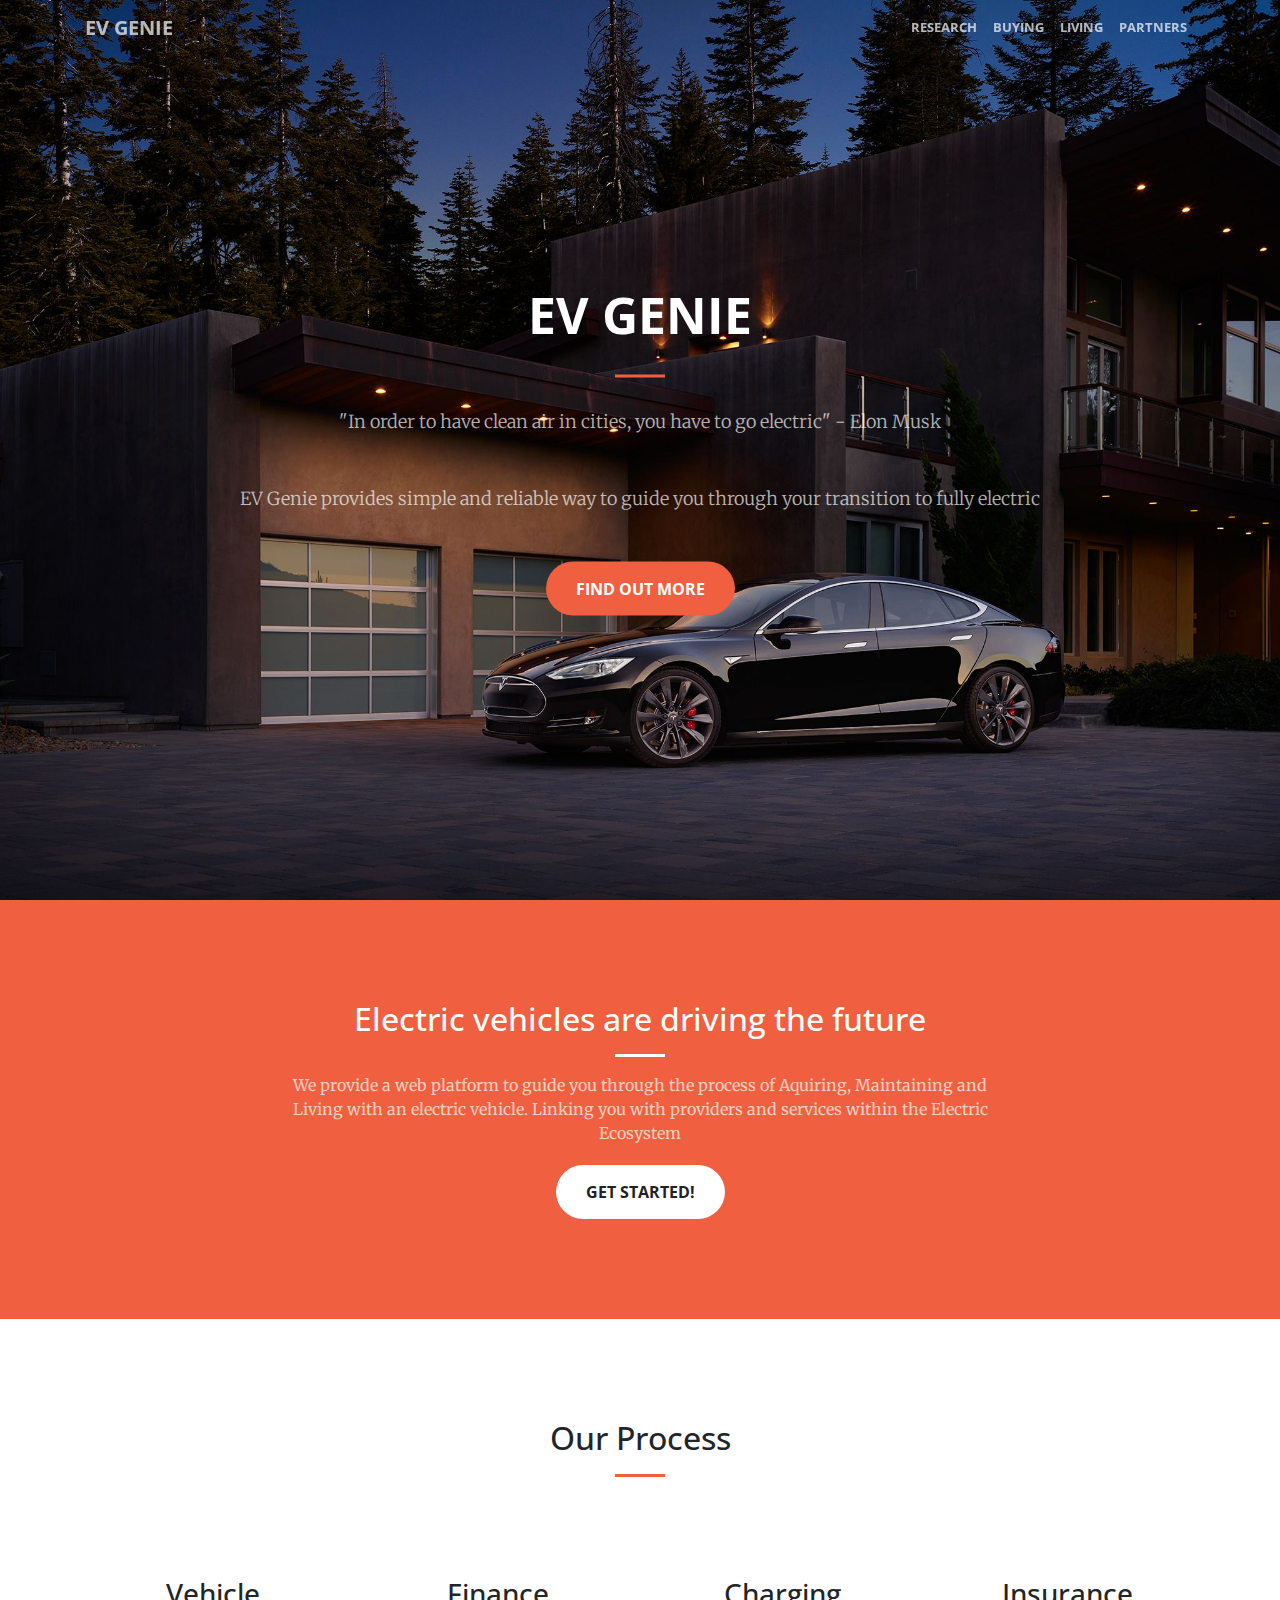
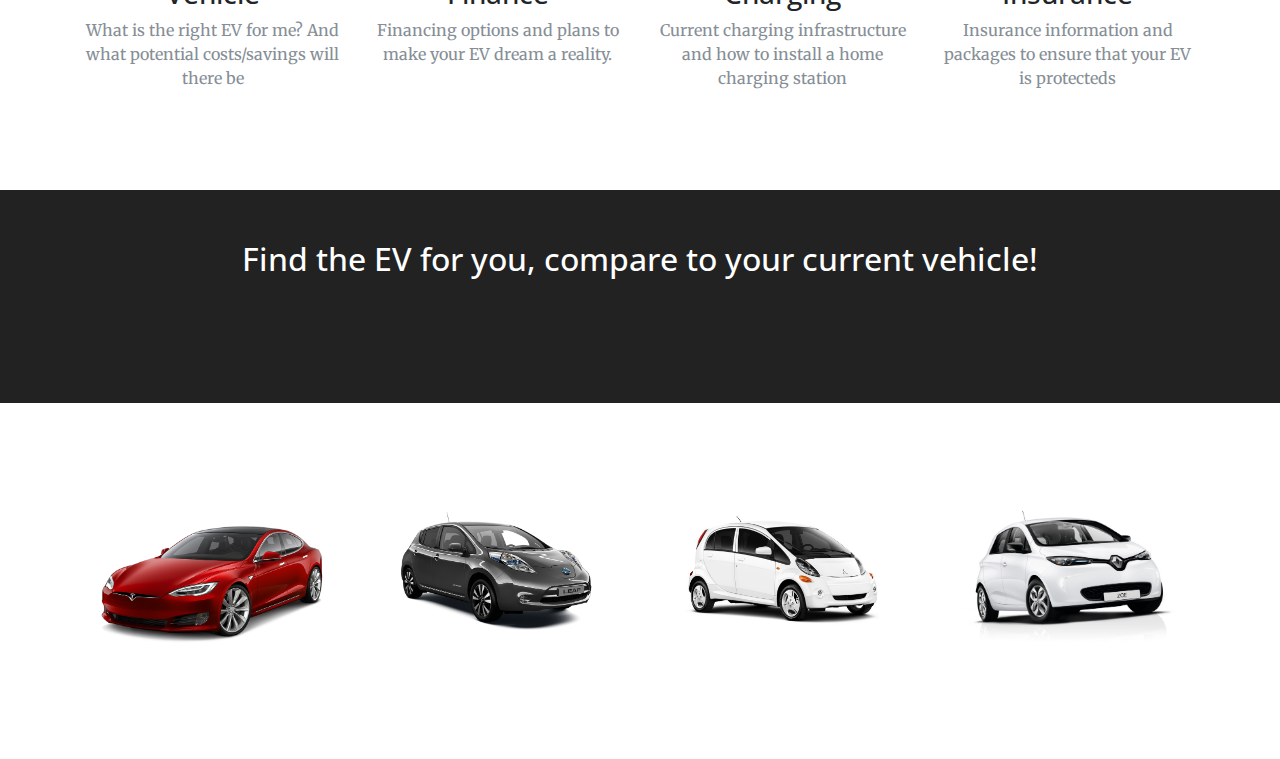
==== index.html @ a9ff035f "initial demo" ====
<!DOCTYPE html>
<html lang="en">

  <head>

    <meta charset="utf-8">
    <meta name="viewport" content="width=device-width, initial-scale=1, shrink-to-fit=no">
    <meta name="description" content="">
    <meta name="author" content="">

    <title>Creative - Start Bootstrap Theme</title>

    <!-- Bootstrap core CSS -->
    <link href="vendor/bootstrap/css/bootstrap.min.css" rel="stylesheet">

    <!-- Custom fonts for this template -->
    <link href="vendor/font-awesome/css/font-awesome.min.css" rel="stylesheet" type="text/css">
    <link href='https://fonts.googleapis.com/css?family=Open+Sans:300italic,400italic,600italic,700italic,800italic,400,300,600,700,800' rel='stylesheet' type='text/css'>
    <link href='https://fonts.googleapis.com/css?family=Merriweather:400,300,300italic,400italic,700,700italic,900,900italic' rel='stylesheet' type='text/css'>

    <!-- Plugin CSS -->
    <link href="vendor/magnific-popup/magnific-popup.css" rel="stylesheet">

    <!-- Custom styles for this template -->
    <link href="css/creative.css" rel="stylesheet">

  </head>

  <body id="page-top">

    
    <!-- Navigation -->
    <nav class="navbar navbar-expand-lg navbar-light fixed-top" id="mainNav">
      <div class="container">
        <a class="navbar-brand js-scroll-trigger" href="#page-top">EV Genie</a>
        <button class="navbar-toggler navbar-toggler-right" type="button" data-toggle="collapse" data-target="#navbarResponsive" aria-controls="navbarResponsive" aria-expanded="false" aria-label="Toggle navigation">
          <span class="navbar-toggler-icon"></span>
        </button>
        <div class="collapse navbar-collapse" id="navbarResponsive">
          <ul class="navbar-nav ml-auto">
            <li class="nav-item">
              <a class="nav-link js-scroll-trigger" href="#about">Research</a>
            </li>
            <li class="nav-item">
              <a class="nav-link js-scroll-trigger" href="#services">Buying</a>
            </li>
            <li class="nav-item">
              <a class="nav-link js-scroll-trigger" href="#portfolio">Living</a>
            </li>
            <li class="nav-item">
              <a class="nav-link js-scroll-trigger" href="#contact">Partners</a>
            </li>
          </ul>
        </div>
      </div>
    </nav>

    <header class="masthead">
      <div class="header-content">
        <div class="header-content-inner">
          <h1 id="homeHeading">EV Genie</h1>
          <hr>
          <p>"In order to have clean air in cities, you have to go electric" - Elon Musk</p>
            <p>EV Genie provides simple and reliable way to guide you through your transition to fully electric</p>
          <a class="btn btn-primary btn-xl js-scroll-trigger" href="#about">Find Out More</a>
        </div>
      </div>
    </header>

    <section class="bg-primary" id="about">
      <div class="container">
        <div class="row">
          <div class="col-lg-8 mx-auto text-center">
            <h2 class="section-heading text-white">Electric vehicles are driving the future</h2>
            <hr class="light">
            <p class="text-faded">We provide a web platform to guide you through the process of Aquiring, Maintaining and Living with an electric vehicle. Linking you with providers and services within the Electric Ecosystem</p>
            <a class="btn btn-default btn-xl js-scroll-trigger" href="#services">Get Started!</a>
          </div>
        </div>
      </div>
    </section>

    <section id="services">
      <div class="container">
        <div class="row">
          <div class="col-lg-12 text-center">
            <h2 class="section-heading">Our Process</h2>
            <hr class="primary">
          </div>
        </div>
      </div>
      <div class="container">
        <div class="row">
          <div class="col-lg-3 col-md-6 text-center">
            <div class="service-box">
              <i class="fa fa-4x fa-car text-primary sr-icons"></i>
              <h3>Vehicle</h3>
              <p class="text-muted">What is the right EV for me? And what potential costs/savings will there be</p>
            </div>
          </div>
          <div class="col-lg-3 col-md-6 text-center">
            <div class="service-box">
              <i class="fa fa-4x fa-money text-primary sr-icons"></i>
              <h3>Finance</h3>
              <p class="text-muted">Financing options and plans to make your EV dream a reality.</p>
            </div>
          </div>
          <div class="col-lg-3 col-md-6 text-center">
            <div class="service-box">
              <i class="fa fa-4x fa-bolt  text-primary sr-icons"></i>
              <h3>Charging</h3>
              <p class="text-muted">Current charging infrastructure and how to install a home charging station</p>
            </div>
          </div>
          <div class="col-lg-3 col-md-6 text-center">
            <div class="service-box">
              <i class="fa fa-4x fa-newspaper-o text-primary sr-icons"></i>
              <h3>Insurance</h3>
              <p class="text-muted">Insurance information and packages to ensure that your EV is protecteds</p>
            </div>
          </div>
        </div>
      </div>
    </section>

    <div class="call-to-action bg-dark">
      <div class="container text-center">
        <h2>Find the EV for you, compare to your current vehicle!</h2>
        <a class="btn btn-default btn-xl sr-button" href="./compare.html">Compare</a>
      </div>
    </div>

    <section id="contact">
      <div class="container">
        <div class="row">
          <div class="col-lg-3 mx-auto text-center">
            <img src="./img/model_s.jpg" alt="model s">
          </div>
          <div class="col-lg-3 mx-auto text-center">
            <img src="./img/leaf.png" alt="leaf">
          </div>
          <div class="col-lg-3 mx-auto text-center">
            <img src="./img/miev.jpg" alt="miev">
          </div>
          <div class="col-lg-3 mx-auto text-center">
            <img src="./img/renozoe.jpg" alt="renozoe">
          </div>
        </div>
    </section>

    <!-- Bootstrap core JavaScript -->
    <script src="vendor/jquery/jquery.min.js"></script>
    <script src="vendor/bootstrap/js/bootstrap.bundle.min.js"></script>

    <!-- Plugin JavaScript -->
    <script src="vendor/jquery-easing/jquery.easing.min.js"></script>
    <script src="vendor/scrollreveal/scrollreveal.min.js"></script>
    <script src="vendor/magnific-popup/jquery.magnific-popup.min.js"></script>

    <!-- Custom scripts for this template -->
    <script src="js/creative.min.js"></script>

  </body>

</html>
---- css/creative.css ----
/*!
 * Start Bootstrap - Createive v4.0.0-beta.2 (https://startbootstrap.com/template-overviews/creative)
 * Copyright 2013-2017 Start Bootstrap
 * Licensed under MIT (https://github.com/BlackrockDigital/startbootstrap-creative/blob/master/LICENSE)
 */
body,
html {
  width: 100%;
  height: 100%; }

body {
  font-family: 'Merriweather', 'Helvetica Neue', Arial, sans-serif; }

hr {
  max-width: 50px;
  border-width: 3px;
  border-color: #F05F40; }

hr.light {
  border-color: white; }

a {
  color: #F05F40;
  -webkit-transition: all 0.2s;
  -moz-transition: all 0.2s;
  transition: all 0.2s; }
  a:focus, a:hover {
    color: #f05f40; }

h1,
h2,
h3,
h4,
h5,
h6 {
  font-family: 'Open Sans', 'Helvetica Neue', Arial, sans-serif; }

p {
  font-size: 16px;
  line-height: 1.5;
  margin-bottom: 20px; }

.bg-primary {
  background-color: #F05F40 !important; }

.bg-dark {
  color: white;
  background-color: #222222 !important; }

.text-faded {
  color: rgba(255, 255, 255, 0.7); }

section {
  padding: 100px 0; }

.section-heading {
  margin-top: 0; }

::-moz-selection {
  color: white;
  background: #222222;
  text-shadow: none; }

::selection {
  color: white;
  background: #222222;
  text-shadow: none; }

img::selection {
  color: white;
  background: transparent; }

img::-moz-selection {
  color: white;
  background: transparent; }

body {
  -webkit-tap-highlight-color: #222222; }

#mainNav {
  border-color: rgba(34, 34, 34, 0.05);
  background-color: white;
  font-family: 'Open Sans', 'Helvetica Neue', Arial, sans-serif;
  -webkit-transition: all 0.2s;
  -moz-transition: all 0.2s;
  transition: all 0.2s; }
  #mainNav .navbar-brand {
    font-weight: 700;
    text-transform: uppercase;
    color: #F05F40;
    font-family: 'Open Sans', 'Helvetica Neue', Arial, sans-serif; }
    #mainNav .navbar-brand:focus, #mainNav .navbar-brand:hover {
      color: #f05f40; }
  #mainNav .navbar-toggle {
    font-size: 12px;
    font-weight: 700;
    text-transform: uppercase;
    color: #222222; }
  #mainNav .navbar-nav > li.nav-item > a.nav-link:focus,
  #mainNav .navbar-nav > li.nav-item > a.nav-link {
    font-size: 13px;
    font-weight: 700;
    text-transform: uppercase;
    color: #222222; }
    #mainNav .navbar-nav > li.nav-item > a.nav-link:focus:hover,
    #mainNav .navbar-nav > li.nav-item > a.nav-link:hover {
      color: #F05F40; }
    #mainNav .navbar-nav > li.nav-item > a.nav-link:focus.active,
    #mainNav .navbar-nav > li.nav-item > a.nav-link.active {
      color: #F05F40 !important;
      background-color: transparent; }
      #mainNav .navbar-nav > li.nav-item > a.nav-link:focus.active:hover,
      #mainNav .navbar-nav > li.nav-item > a.nav-link.active:hover {
        background-color: transparent; }
  @media (min-width: 992px) {
    #mainNav {
      border-color: rgba(255, 255, 255, 0.3);
      background-color: transparent; }
      #mainNav .navbar-brand {
        color: rgba(255, 255, 255, 0.7); }
        #mainNav .navbar-brand:focus, #mainNav .navbar-brand:hover {
          color: white; }
      #mainNav .navbar-nav > li.nav-item > a.nav-link,
      #mainNav .navbar-nav > li.nav-item > a.nav-link:focus {
        color: rgba(255, 255, 255, 0.7); }
        #mainNav .navbar-nav > li.nav-item > a.nav-link:hover,
        #mainNav .navbar-nav > li.nav-item > a.nav-link:focus:hover {
          color: white; }
      #mainNav.navbar-shrink {
        border-color: rgba(34, 34, 34, 0.05);
        background-color: white; }
        #mainNav.navbar-shrink .navbar-brand {
          font-size: 16px;
          color: #F05F40; }
          #mainNav.navbar-shrink .navbar-brand:focus, #mainNav.navbar-shrink .navbar-brand:hover {
            color: #f05f40; }
        #mainNav.navbar-shrink .navbar-nav > li.nav-item > a.nav-link,
        #mainNav.navbar-shrink .navbar-nav > li.nav-item > a.nav-link:focus {
          color: #222222; }
          #mainNav.navbar-shrink .navbar-nav > li.nav-item > a.nav-link:hover,
          #mainNav.navbar-shrink .navbar-nav > li.nav-item > a.nav-link:focus:hover {
            color: #F05F40; } }

header.masthead {
  position: relative;
  width: 100%;
  min-height: auto;
  text-align: center;
  color: white;
  background-image: url("../img/background.jpg");
  background-position: center;
  -webkit-background-size: cover;
  -moz-background-size: cover;
  -o-background-size: cover;
  background-size: cover; }
  header.masthead .header-content {
    position: relative;
    width: 100%;
    padding: 150px 15px 100px;
    text-align: center; }
    header.masthead .header-content .header-content-inner h1 {
      font-size: 30px;
      font-weight: 700;
      margin-top: 0;
      margin-bottom: 0;
      text-transform: uppercase; }
    header.masthead .header-content .header-content-inner hr {
      margin: 30px auto; }
    header.masthead .header-content .header-content-inner p {
      font-size: 16px;
      font-weight: 300;
      margin-bottom: 50px;
      color: rgba(255, 255, 255, 0.7); }
  @media (min-width: 768px) {
    header.masthead {
      height: 100%;
      min-height: 600px; }
      header.masthead .header-content {
        position: absolute;
        top: 50%;
        padding: 0 50px;
        -webkit-transform: translateY(-50%);
        -ms-transform: translateY(-50%);
        transform: translateY(-50%); }
        header.masthead .header-content .header-content-inner {
          max-width: 1000px;
          margin-right: auto;
          margin-left: auto; }
          header.masthead .header-content .header-content-inner h1 {
            font-size: 50px; }
          header.masthead .header-content .header-content-inner p {
            font-size: 18px;
            max-width: 80%;
            margin-right: auto;
            margin-left: auto; } }

.service-box {
  max-width: 400px;
  margin: 50px auto 0; }
  @media (min-width: 992px) {
    .service-box {
      margin: 20px auto 0; } }
  .service-box p {
    margin-bottom: 0; }

.portfolio-box {
  position: relative;
  display: block;
  max-width: 650px;
  margin: 0 auto; }
  .portfolio-box .portfolio-box-caption {
    position: absolute;
    bottom: 0;
    display: block;
    width: 100%;
    height: 100%;
    text-align: center;
    opacity: 0;
    color: white;
    background: rgba(240, 95, 64, 0.9);
    -webkit-transition: all 0.2s;
    -moz-transition: all 0.2s;
    transition: all 0.2s; }
    .portfolio-box .portfolio-box-caption .portfolio-box-caption-content {
      position: absolute;
      top: 50%;
      width: 100%;
      transform: translateY(-50%);
      text-align: center; }
      .portfolio-box .portfolio-box-caption .portfolio-box-caption-content .project-category,
      .portfolio-box .portfolio-box-caption .portfolio-box-caption-content .project-name {
        padding: 0 15px;
        font-family: 'Open Sans', 'Helvetica Neue', Arial, sans-serif; }
      .portfolio-box .portfolio-box-caption .portfolio-box-caption-content .project-category {
        font-size: 14px;
        font-weight: 600;
        text-transform: uppercase; }
      .portfolio-box .portfolio-box-caption .portfolio-box-caption-content .project-name {
        font-size: 18px; }
  .portfolio-box:hover .portfolio-box-caption {
    opacity: 1; }
  .portfolio-box:focus {
    outline: none; }
  @media (min-width: 768px) {
    .portfolio-box .portfolio-box-caption .portfolio-box-caption-content .project-category {
      font-size: 16px; }
    .portfolio-box .portfolio-box-caption .portfolio-box-caption-content .project-name {
      font-size: 22px; } }

.call-to-action {
  padding: 50px 0; }
  .call-to-action h2 {
    margin: 0 auto 20px; }

.text-primary {
  color: #F05F40 !important; }

.no-gutter > [class*='col-'] {
  padding-right: 0;
  padding-left: 0; }

.btn-default {
  color: #222222;
  border-color: white;
  background-color: white; }
  .btn-default.focus, .btn-default:focus {
    color: #222222;
    border-color: #bfbfbf;
    background-color: #e6e6e6; }
  .btn-default:hover {
    color: #222222;
    border-color: #e0e0e0;
    background-color: #e6e6e6; }
  .btn-default.active, .btn-default:active,
  .open > .btn-default.dropdown-toggle {
    color: #222222;
    border-color: #e0e0e0;
    background-color: #e6e6e6; }
    .btn-default.active.focus, .btn-default.active:focus, .btn-default.active:hover, .btn-default:active.focus, .btn-default:active:focus, .btn-default:active:hover,
    .open > .btn-default.dropdown-toggle.focus,
    .open > .btn-default.dropdown-toggle:focus,
    .open > .btn-default.dropdown-toggle:hover {
      color: #222222;
      border-color: #bfbfbf;
      background-color: #d4d4d4; }
  .btn-default.active, .btn-default:active,
  .open > .btn-default.dropdown-toggle {
    background-image: none; }
  .btn-default.disabled.focus, .btn-default.disabled:focus, .btn-default.disabled:hover, .btn-default[disabled].focus, .btn-default[disabled]:focus, .btn-default[disabled]:hover,
  fieldset[disabled] .btn-default.focus,
  fieldset[disabled] .btn-default:focus,
  fieldset[disabled] .btn-default:hover {
    border-color: white;
    background-color: white; }
  .btn-default .badge {
    color: white;
    background-color: #222222; }

.btn-primary {
  color: white;
  border-color: #F05F40;
  background-color: #F05F40; }
  .btn-primary.focus, .btn-primary:focus {
    color: white;
    border-color: #a4270d;
    background-color: #eb3812; }
  .btn-primary:hover {
    color: white;
    border-color: #e13612;
    background-color: #eb3812; }
  .btn-primary.active, .btn-primary:active,
  .open > .btn-primary.dropdown-toggle {
    color: white;
    border-color: #e13612;
    background-color: #eb3812; }
    .btn-primary.active.focus, .btn-primary.active:focus, .btn-primary.active:hover, .btn-primary:active.focus, .btn-primary:active:focus, .btn-primary:active:hover,
    .open > .btn-primary.dropdown-toggle.focus,
    .open > .btn-primary.dropdown-toggle:focus,
    .open > .btn-primary.dropdown-toggle:hover {
      color: white;
      border-color: #a4270d;
      background-color: #c93110; }
  .btn-primary.active, .btn-primary:active,
  .open > .btn-primary.dropdown-toggle {
    background-image: none; }
  .btn-primary.disabled.focus, .btn-primary.disabled:focus, .btn-primary.disabled:hover, .btn-primary[disabled].focus, .btn-primary[disabled]:focus, .btn-primary[disabled]:hover,
  fieldset[disabled] .btn-primary.focus,
  fieldset[disabled] .btn-primary:focus,
  fieldset[disabled] .btn-primary:hover {
    border-color: #F05F40;
    background-color: #F05F40; }
  .btn-primary .badge {
    color: #F05F40;
    background-color: white; }

.btn {
  font-weight: 700;
  text-transform: uppercase;
  border: none;
  border-radius: 300px;
  font-family: 'Open Sans', 'Helvetica Neue', Arial, sans-serif; }

.btn-xl {
  padding: 15px 30px; }

img {
    max-width: 100%;
    max-height: 100%;
}
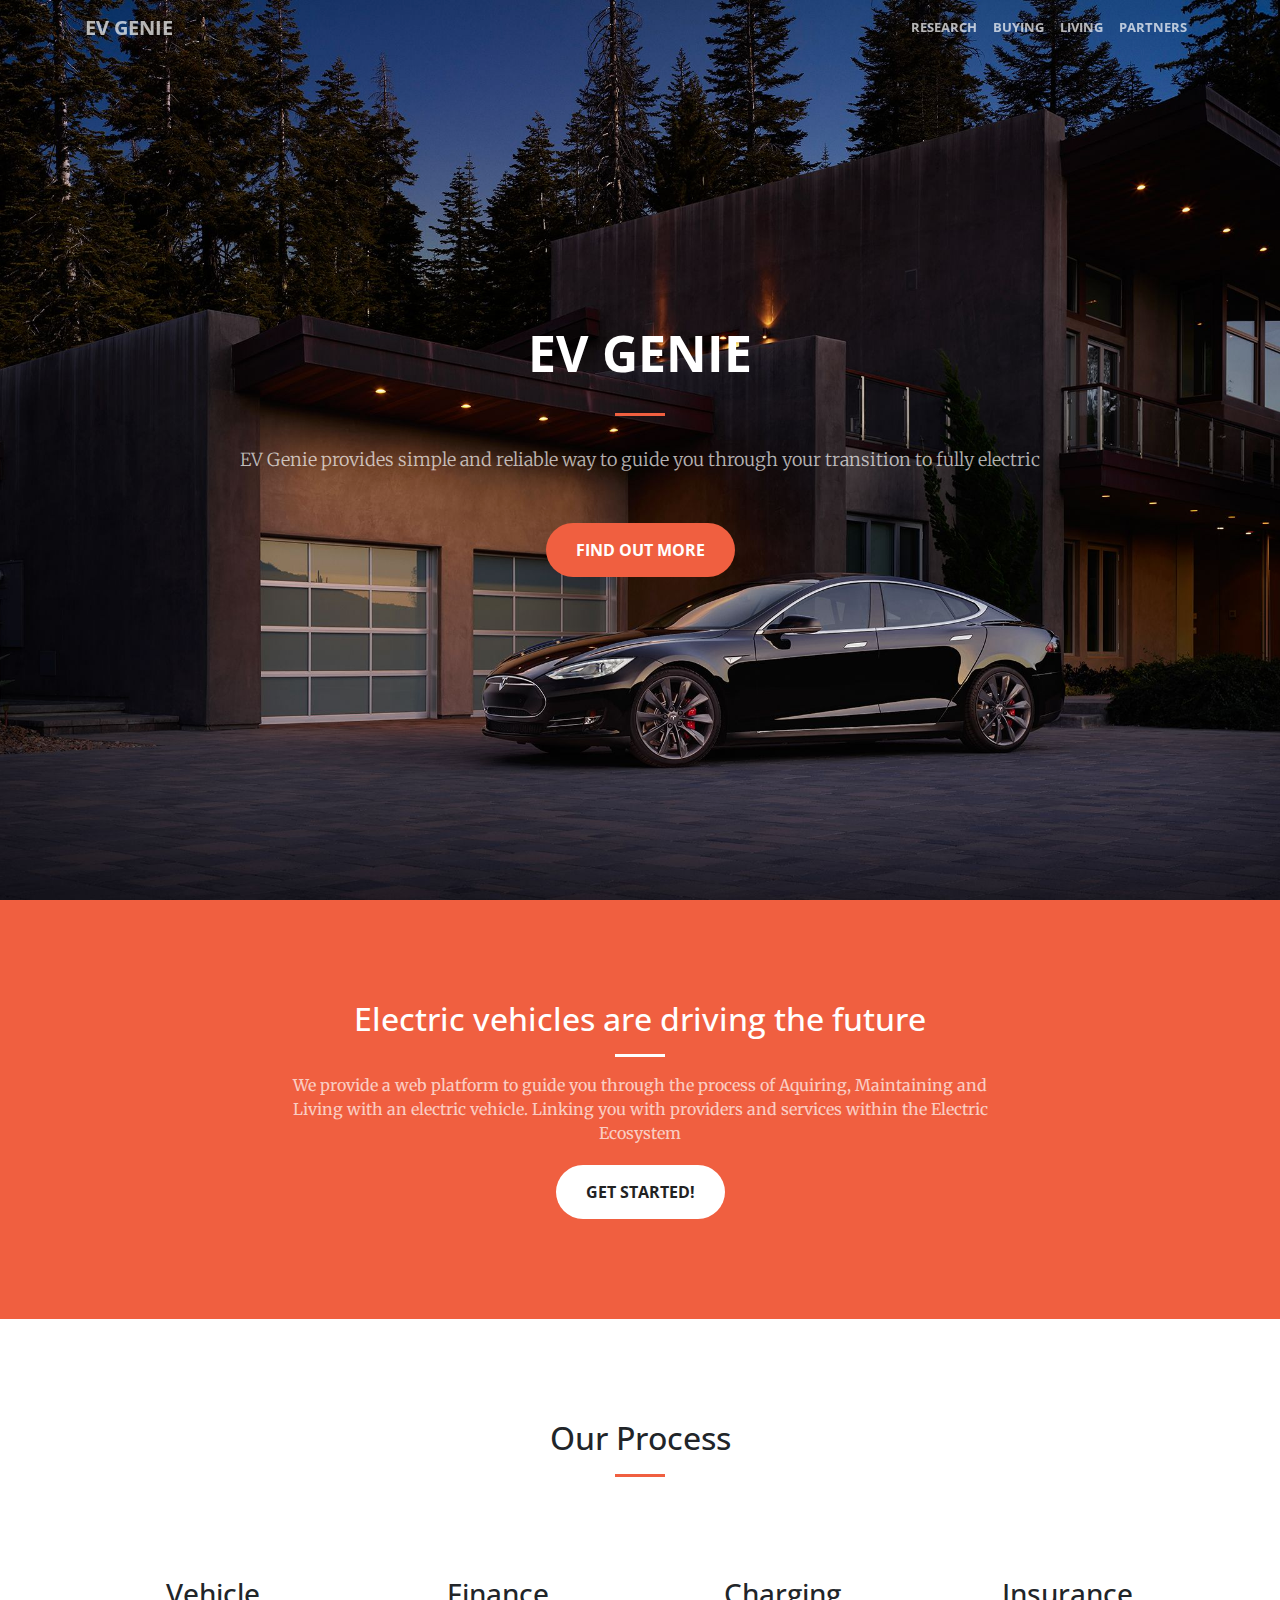
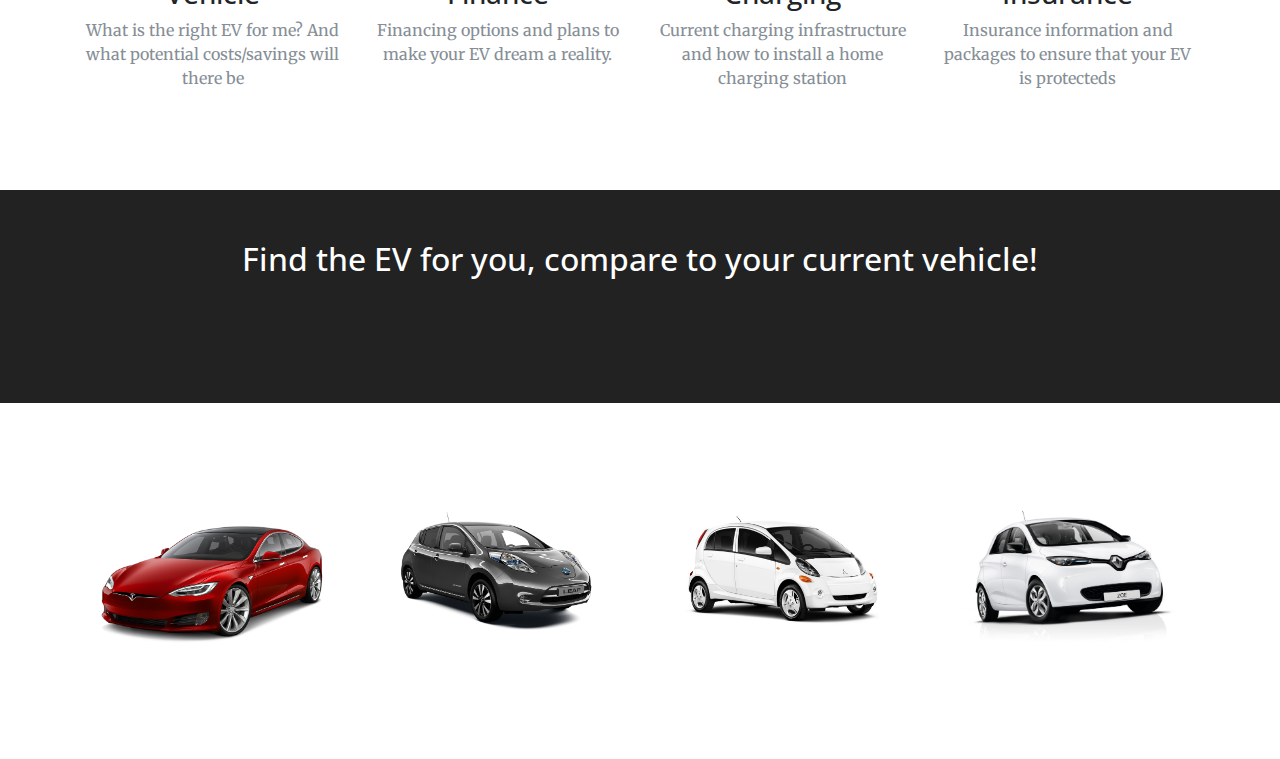
==== commit 231c32b8: "No more elon quote and title update" ====
--- a/index.html
+++ b/index.html
@@ -8,7 +8,7 @@
     <meta name="description" content="">
     <meta name="author" content="">
 
-    <title>Creative - Start Bootstrap Theme</title>
+    <title>EV Genie</title>
 
     <!-- Bootstrap core CSS -->
     <link href="vendor/bootstrap/css/bootstrap.min.css" rel="stylesheet">
@@ -60,8 +60,7 @@
         <div class="header-content-inner">
           <h1 id="homeHeading">EV Genie</h1>
           <hr>
-          <p>"In order to have clean air in cities, you have to go electric" - Elon Musk</p>
-            <p>EV Genie provides simple and reliable way to guide you through your transition to fully electric</p>
+          <p>EV Genie provides simple and reliable way to guide you through your transition to fully electric</p>
           <a class="btn btn-primary btn-xl js-scroll-trigger" href="#about">Find Out More</a>
         </div>
       </div>
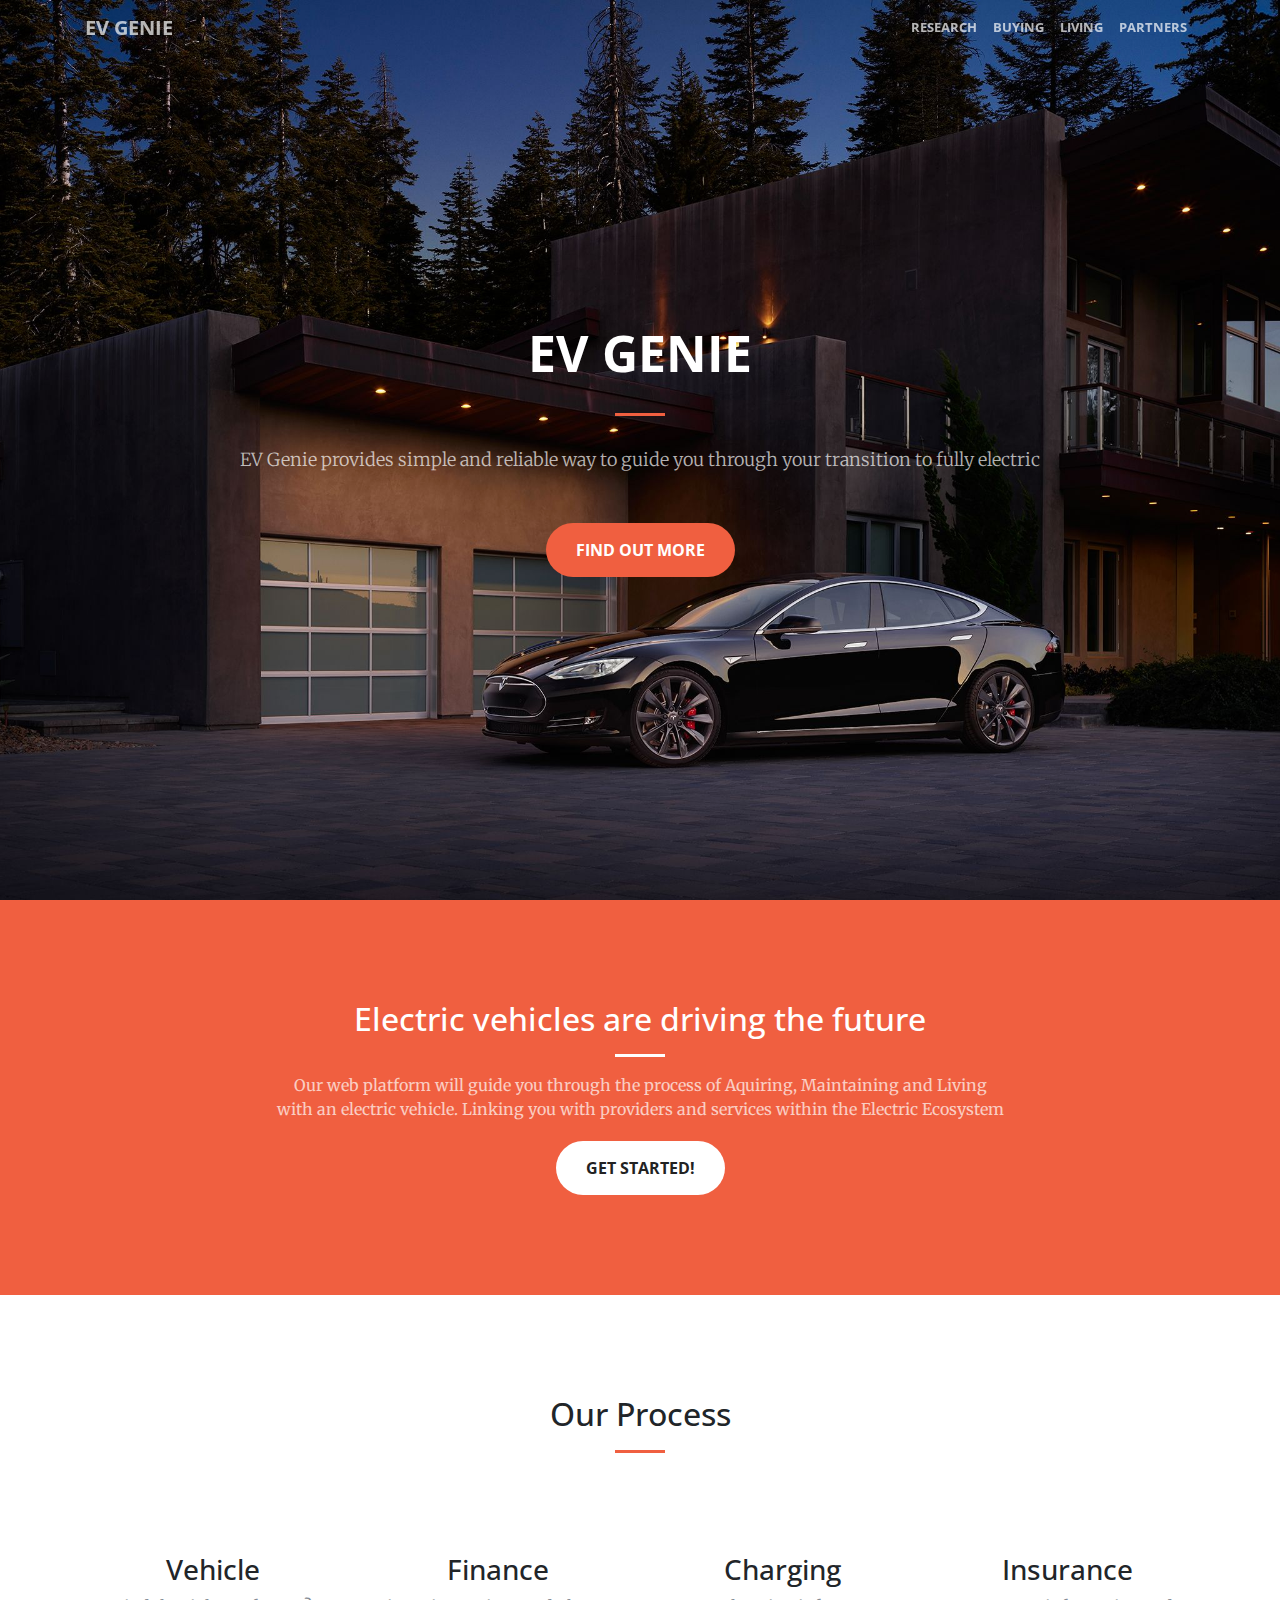
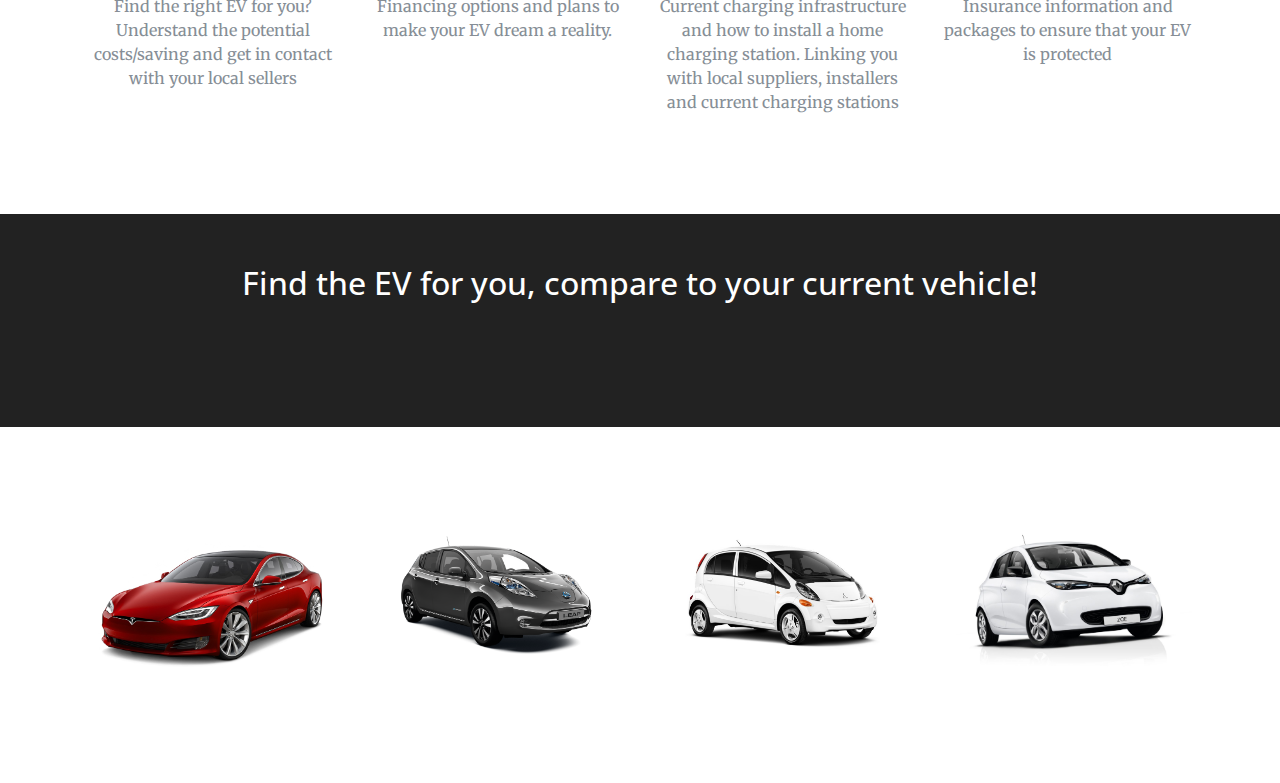
==== commit 2f4e5567: "Updated wording" ====
--- a/index.html
+++ b/index.html
@@ -72,7 +72,7 @@
           <div class="col-lg-8 mx-auto text-center">
             <h2 class="section-heading text-white">Electric vehicles are driving the future</h2>
             <hr class="light">
-            <p class="text-faded">We provide a web platform to guide you through the process of Aquiring, Maintaining and Living with an electric vehicle. Linking you with providers and services within the Electric Ecosystem</p>
+            <p class="text-faded">Our web platform will guide you through the process of Aquiring, Maintaining and Living with an electric vehicle. Linking you with providers and services within the Electric Ecosystem</p>
             <a class="btn btn-default btn-xl js-scroll-trigger" href="#services">Get Started!</a>
           </div>
         </div>
@@ -94,7 +94,7 @@
             <div class="service-box">
               <i class="fa fa-4x fa-car text-primary sr-icons"></i>
               <h3>Vehicle</h3>
-              <p class="text-muted">What is the right EV for me? And what potential costs/savings will there be</p>
+              <p class="text-muted">Find the right EV for you? Understand the potential costs/saving and get in contact with your local sellers</p>
             </div>
           </div>
           <div class="col-lg-3 col-md-6 text-center">
@@ -108,14 +108,14 @@
             <div class="service-box">
               <i class="fa fa-4x fa-bolt  text-primary sr-icons"></i>
               <h3>Charging</h3>
-              <p class="text-muted">Current charging infrastructure and how to install a home charging station</p>
+              <p class="text-muted">Current charging infrastructure and how to install a home charging station. Linking you with local suppliers, installers and current charging stations</p>
             </div>
           </div>
           <div class="col-lg-3 col-md-6 text-center">
             <div class="service-box">
               <i class="fa fa-4x fa-newspaper-o text-primary sr-icons"></i>
               <h3>Insurance</h3>
-              <p class="text-muted">Insurance information and packages to ensure that your EV is protecteds</p>
+              <p class="text-muted">Insurance information and packages to ensure that your EV is protected</p>
             </div>
           </div>
         </div>
